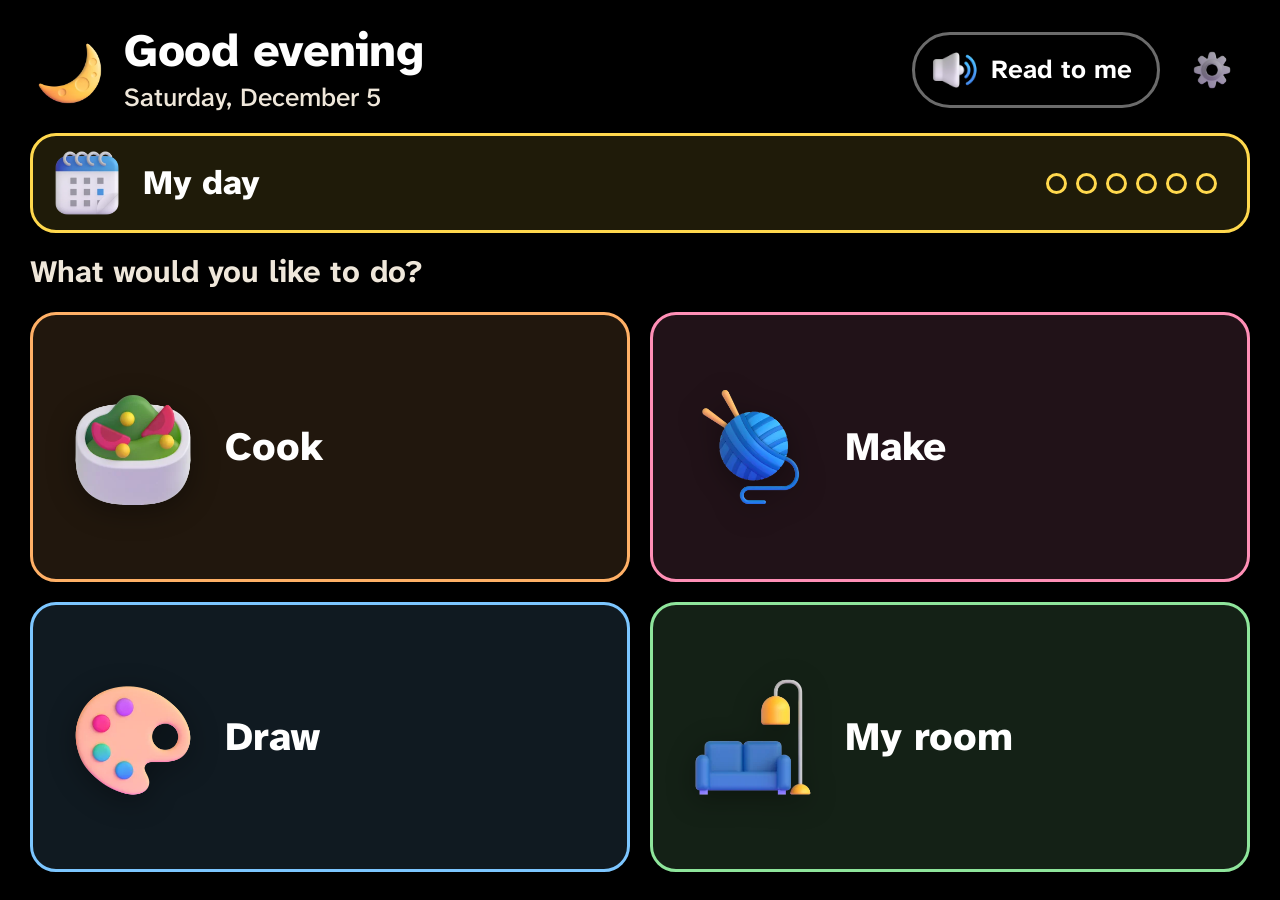
==== index.html @ 1b94d364 "Gulzar: cook, make and draw one step at a time, with a room that fills up A web app for a tablet fir" ====
<!doctype html>
<html lang="en">
<head>
  <meta charset="utf-8">
  <meta name="viewport" content="width=device-width, initial-scale=1, viewport-fit=cover">
  <meta name="application-name" content="Gulzar">
  <meta name="description" content="Cook, make and draw, one step at a time, with big pictures and a voice.">
  <meta name="robots" content="noindex, nofollow">
  <meta name="theme-color" content="#000000">
  <title>Gulzar</title>
  <link rel="icon" href="icon.svg" type="image/svg+xml">
  <link rel="manifest" href="manifest.webmanifest">
  <link rel="apple-touch-icon" href="icon-192.png">
  <link rel="preload" href="fonts/atkinson-latin.woff2" as="font" type="font/woff2" crossorigin>
  <link rel="stylesheet" href="style.css">
</head>
<body>
  <main id="screen" class="screen"></main>
  <div id="toast" class="toast" role="status" aria-live="polite" hidden></div>
  <noscript><p class="noscript">Gulzar needs JavaScript to run.</p></noscript>
  <script src="content.js"></script>
  <script src="app.js"></script>
</body>
</html>
---- style.css ----
/* Gulzar. One clear thing per screen: a big picture, a few big words, one obvious next button.
   Dark by default (less glare, and black is see-through on the glasses' additive display). On the glasses
   the room is drawn in light lines only, so the wearer still sees the world behind it. Nothing animates on
   its own except the short welcome of a new keepsake. */

@font-face {
  font-family: "Atkinson Next";
  src: url("fonts/atkinson-latin.woff2") format("woff2");
  font-weight: 200 800;
  font-display: swap;
  unicode-range: U+0000-00FF, U+0131, U+0152-0153, U+02BB-02BC, U+02C6, U+02DA, U+02DC, U+0304, U+0308, U+0329, U+2000-206F, U+20AC, U+2122, U+2191, U+2193, U+2212, U+2215, U+FEFF, U+FFFD;
}
@font-face {
  font-family: "Atkinson Next";
  src: url("fonts/atkinson-latin-ext.woff2") format("woff2");
  font-weight: 200 800;
  font-display: swap;
  unicode-range: U+0100-02BA, U+02BD-02C5, U+02C7-02CC, U+02CE-02D7, U+02DD-02FF, U+1D00-1DBF, U+1E00-1E9F, U+1EF2-1EFF, U+2020, U+20A0-20AB, U+20AD-20C4, U+2113, U+2C60-2C7F, U+A720-A7FF;
}
@font-face {
  font-family: "Nastaliq Urdu";
  src: url("fonts/nastaliq-arabic.woff2") format("woff2");
  font-weight: 400 700;
  font-display: swap;
  unicode-range: U+0600-06FF, U+0750-077F, U+0870-08FF, U+200C-200E, U+2010-2011, U+204F, U+2E41, U+FB50-FDFF, U+FE70-FEFC;
}

:root {
  --rem: 20px;
  --scale: 1;
  --bg: #000;
  --paper: #000;
  --ink: #fff;
  --soft: #efe7da;
  --dim: #c2b8aa;
  --line: rgba(255, 255, 255, 0.42);
  --mat: #3a2d42;
  --sun: #ffd84d;
  --sun-ink: #1a1200;
  --sun-t: rgba(255, 216, 77, 0.16);
  --cook: #ffb066;
  --cook-t: rgba(255, 176, 102, 0.13);
  --make: #ff8fb6;
  --make-t: rgba(255, 143, 182, 0.13);
  --draw: #7cc6ff;
  --draw-t: rgba(124, 198, 255, 0.13);
  --room: #8ee59b;
  --room-t: rgba(142, 229, 155, 0.14);
  --day: #ffd84d;
  --day-t: rgba(255, 216, 77, 0.12);
  --henna: #e8955a;
  --toastbg: #1c1710;
  --focus-ring: 0 0 0 4px var(--bg), 0 0 0 10px var(--sun), 0 0 30px 8px rgba(255, 216, 77, 0.45);
  --r: 26px;
  /* room */
  --wall: #2b2033;
  --floor: #3b2b22;
  --boards: rgba(255, 255, 255, 0.06);
  --wood: #9a6a44;
  --rug: #5a3550;
  --sky: #5fb6f0;
  --skynight: #1a2550;
  --trim: #e9d6be;
  --frame: #e2c08f;
  --framebg: #000;
  --roomline: #ffce8a;
  --font: "Atkinson Next", system-ui, -apple-system, "Segoe UI", Roboto, sans-serif;
  --urdu: "Nastaliq Urdu", "Noto Nastaliq Urdu", "Jameel Noori Nastaleeq";
  --check: url("data:image/svg+xml,%3Csvg xmlns='http://www.w3.org/2000/svg' viewBox='0 0 24 24'%3E%3Cpath d='M5 12.5l4.2 4.2L19 7' fill='none' stroke='%23000' stroke-width='3.4' stroke-linecap='round' stroke-linejoin='round'/%3E%3C/svg%3E");
}

.theme-light {
  --bg: #fff7ea;
  --paper: #fff;
  --ink: #1c140c;
  --soft: #3e3124;
  --dim: #6e5e4c;
  --line: rgba(28, 20, 12, 0.5);
  --mat: #f3e3d0;
  --sun: #ffd13b;
  --sun-ink: #1c140c;
  --sun-t: rgba(255, 209, 59, 0.3);
  --cook: #c25e0e;
  --cook-t: rgba(194, 94, 14, 0.09);
  --make: #b8336a;
  --make-t: rgba(184, 51, 106, 0.08);
  --draw: #1e6fb5;
  --draw-t: rgba(30, 111, 181, 0.08);
  --room: #2e8b45;
  --room-t: rgba(46, 139, 69, 0.12);
  --day: #9a6c00;
  --day-t: rgba(255, 209, 59, 0.22);
  --henna: #9a4a1c;
  --toastbg: #fff;
  --focus-ring: 0 0 0 4px var(--bg), 0 0 0 9px #1c140c;
  --wall: #f6e3cf;
  --floor: #d9b48c;
  --boards: rgba(120, 80, 40, 0.22);
  --wood: #9a6438;
  --rug: #e8b4b8;
  --sky: #bfe6ff;
  --skynight: #3b4a7a;
  --trim: #fff;
  --frame: #9a6438;
  --framebg: #fff;
}

html { font-size: calc(var(--rem) * var(--scale)); background: var(--bg); }
.size-xl { --scale: 1.22; }
* { box-sizing: border-box; }
[hidden] { display: none !important; }

html, body { margin: 0; min-height: 100%; }
body {
  background: var(--bg);
  color: var(--ink);
  font-family: var(--font);
  font-weight: 500;
  line-height: 1.25;
  -webkit-font-smoothing: antialiased;
  text-rendering: optimizeLegibility;
  overscroll-behavior: none;
}
html[lang="ur"] body { font-family: var(--urdu), var(--font); line-height: 1.85; }

.screen {
  height: 100vh;
  height: 100dvh;
  overflow: hidden;
  max-width: 1500px;
  margin: 0 auto;
  display: flex;
  flex-direction: column;
  gap: 1rem;
  padding: 1.3rem 1.5rem 1.4rem;
}

p { margin: 0; }
h1, h2 { margin: 0; font-weight: 800; letter-spacing: -0.01em; }
h1 { font-size: 2.3rem; line-height: 1.12; }
h1:focus { outline: none; }
html[lang="ur"] h1, html[lang="ur"] h2 { letter-spacing: 0; line-height: 1.45; font-weight: 700; }
html[lang="ur"] .sub, html[lang="ur"] .ask { line-height: 1.5; }

.pic { display: block; object-fit: contain; user-select: none; -webkit-user-drag: none; pointer-events: none; }

button, .seg {
  font: inherit;
  color: inherit;
  background: none;
  border: 0;
  margin: 0;
  padding: 0;
  cursor: pointer;
  -webkit-tap-highlight-color: transparent;
  touch-action: manipulation;
  transition: transform 90ms ease, box-shadow 120ms ease, background-color 120ms ease, border-color 120ms ease;
}
button:focus, .seg:focus { outline: none; }
button:focus-visible, .seg:focus-visible, .mode-glasses button:focus, .mode-glasses .seg:focus { box-shadow: var(--focus-ring); }
button:active { transform: scale(0.97); }
button[disabled] { opacity: 0.3; cursor: default; }
.unseen { visibility: hidden; }
.pill > span, .primary > span { white-space: nowrap; }

/* arrows and ticks drawn from borders, so they follow the text colour and flip for Urdu */
.arrow, .check { display: inline-block; flex: none; border: solid currentColor; }
.arrow { width: 0.62em; height: 0.62em; border-width: 0 0.16em 0.16em 0; transform: rotate(-45deg); margin-inline-start: 0.1em; }
.arrow.back { transform: rotate(135deg); }
[dir="rtl"] .arrow { transform: rotate(135deg); }
[dir="rtl"] .arrow.back { transform: rotate(-45deg); }
.check { width: 0.42em; height: 0.78em; border-width: 0 0.16em 0.16em 0; transform: translateY(-0.08em) rotate(45deg); margin-inline-start: 0.15em; }

/* ---- header ------------------------------------------------------------------------------------------- */
.top { display: flex; align-items: center; justify-content: space-between; gap: 1rem; flex: none; }
.titles { display: flex; align-items: center; gap: 0.9rem; min-width: 0; }
.titlepic { width: 3.8rem; height: 3.8rem; flex: none; }
.sub { margin-top: 0.15rem; font-size: 1.3rem; color: var(--soft); }
.tools { display: flex; align-items: center; gap: 0.7rem; flex: none; }

.read {
  display: inline-flex;
  align-items: center;
  gap: 0.55rem;
  min-height: 3.8rem;
  padding: 0 1.25rem 0 0.75rem;
  border-radius: 999px;
  border: 3px solid var(--line);
  font-size: 1.3rem;
  font-weight: 700;
}
.read .pic { width: 2.5rem; height: 2.5rem; }
.read.icon { padding: 0 0.6rem; }
.read.icon span { display: none; }
.speaking .read { border-color: var(--sun); background: var(--sun-t); }

.gear { position: relative; width: 3.8rem; height: 3.8rem; border-radius: 50%; display: grid; place-items: center; overflow: hidden; }
.gear .pic { width: 2.1rem; height: 2.1rem; opacity: 0.75; }
[data-hold] { position: relative; overflow: hidden; touch-action: none; -webkit-user-select: none; user-select: none; }
.holdfill { position: absolute; inset: 0; background: var(--sun-t); transform: scaleX(0); transform-origin: left center; pointer-events: none; }
[dir="rtl"] .holdfill { transform-origin: right center; }
.gear .holdfill { border-radius: 50%; transform: scale(0); transform-origin: center; }
.holding .holdfill { transform: none; transition: transform var(--hold, 2s) linear; }

/* ---- home ----------------------------------------------------------------------------------------------- */
.k-cook { --k: var(--cook); --kt: var(--cook-t); }
.k-make { --k: var(--make); --kt: var(--make-t); }
.k-draw { --k: var(--draw); --kt: var(--draw-t); }
.k-room { --k: var(--room); --kt: var(--room-t); }

.daystrip {
  display: flex;
  align-items: center;
  gap: 1rem;
  width: 100%;
  min-height: 5rem;
  padding: 0.5rem 1.5rem 0.5rem 0.9rem;
  border-radius: var(--r);
  border: 3px solid var(--day);
  background: var(--day-t);
  text-align: start;
  flex: none;
}
.daystrip .pic { width: 3.6rem; height: 3.6rem; flex: none; }
.daystrip .label { font-size: 1.7rem; font-weight: 800; white-space: nowrap; }
.pips { display: inline-flex; gap: 0.45rem; margin-inline-start: auto; }
.pips i { width: 1.05rem; height: 1.05rem; border-radius: 50%; border: 3px solid var(--day); }
.pips i.on { background: var(--day); }
.daystrip .count { margin-inline-start: auto; font-size: 1.3rem; color: var(--soft); font-weight: 700; text-align: end; }

.ask { font-size: 1.55rem; color: var(--soft); font-weight: 700; flex: none; }

.tiles { flex: 1; min-height: 0; overflow: auto; display: grid; grid-template-columns: repeat(2, minmax(0, 1fr)); grid-auto-rows: minmax(7.5rem, 1fr); gap: 1rem; }
.tile {
  display: flex;
  align-items: center;
  gap: 1.3rem;
  padding: 1rem 1.7rem;
  border-radius: var(--r);
  border: 3px solid var(--k);
  background: var(--kt);
  font-size: 2rem;
  font-weight: 800;
  text-align: start;
  line-height: 1.1;
}
.tile .pic { width: 6.6rem; height: 6.6rem; flex: none; filter: drop-shadow(0 6px 14px rgba(0, 0, 0, 0.35)); }
.tiles.n3 .tile:last-child { grid-column: 1 / -1; }
.size-xl:not(.mode-glasses) .ask { display: none; }
.size-xl:not(.mode-glasses) [data-screen="home"] h1 { font-size: 2.05rem; }
.size-xl:not(.mode-glasses) .tiles { grid-auto-rows: minmax(6.5rem, 1fr); }
.size-xl:not(.mode-glasses) .tile .pic { width: 5.2rem; height: 5.2rem; }
.size-xl:not(.mode-glasses) .pics.step .pic { width: 9rem; }
.size-xl:not(.mode-glasses) .pics.step.n3 .pic, .size-xl:not(.mode-glasses) .pics.step.n4 .pic { width: 6.6rem; }
.size-xl:not(.mode-glasses) .needgrid { grid-template-columns: repeat(auto-fill, minmax(10rem, 1fr)); }
.size-xl:not(.mode-glasses) .need .pic { width: 3.8rem; height: 3.8rem; }
.size-xl:not(.mode-glasses) .calm { display: none; }
.size-xl:not(.mode-glasses) .keepsake { width: 10rem; height: 10rem; }
.size-xl:not(.mode-glasses) .pics.keepsakes .pic { width: 6rem; height: 6rem; }
.size-xl:not(.mode-glasses) .drawn { width: 14rem; height: 9rem; }
.size-xl:not(.mode-glasses) .choice .pic { width: 5rem; height: 5rem; }
.size-xl:not(.mode-glasses) .choice { font-size: 1.8rem; }
html[lang="ur"].size-xl .say { font-size: 1.9rem; line-height: 1.75; }
html[lang="ur"].size-xl .step-top h1 { line-height: 1.45; }
html[lang="ur"].size-xl .donebox h1 { font-size: 2.2rem; line-height: 1.5; }
html[lang="ur"].size-xl .donebox { gap: 0.3rem; }

/* ---- lists ---------------------------------------------------------------------------------------------- */
.cards { flex: 1; min-height: 0; overflow: auto; padding: 6px; margin: -6px; display: grid; grid-template-columns: repeat(3, minmax(0, 1fr)); grid-auto-rows: minmax(0, 1fr); gap: 1rem; }
.cards.n4 { grid-template-columns: repeat(2, minmax(0, 1fr)); }
.card {
  display: flex;
  flex-direction: column;
  align-items: center;
  justify-content: center;
  gap: 0.9rem;
  padding: 1.2rem 1rem;
  border-radius: var(--r);
  border: 3px solid var(--k);
  background: var(--kt);
  text-align: center;
  min-height: 0;
}
.cardtext { display: flex; flex-direction: column; gap: 0.25rem; min-width: 0; }
.card .name { font-size: 1.8rem; font-weight: 800; line-height: 1.12; }
.card .meta { font-size: 1.2rem; color: var(--soft); font-weight: 600; }
.card .pics .pic { width: 5.4rem; height: 5.4rem; }
.card .pics.n3 .pic { width: 4.2rem; height: 4.2rem; }
html[lang="ur"] .card .name { line-height: 1.6; }

.pics { display: inline-flex; align-items: center; justify-content: center; flex: none; }
.pics .pic { width: 6rem; height: 6rem; filter: drop-shadow(0 6px 12px rgba(0, 0, 0, 0.35)); }
.pics .pic + .pic { margin-inline-start: 0.35rem; }

.artbox { display: block; width: 7.5rem; height: 7.5rem; flex: none; }
.artbox.big { width: 15rem; height: auto; aspect-ratio: 1; max-width: 100%; max-height: 100%; }
.artbox svg { width: 100%; height: 100%; display: block; }

.art { overflow: visible; fill: none; stroke: var(--ink); color: var(--ink); stroke-width: 6; stroke-linecap: round; stroke-linejoin: round; }
.art g.new { stroke: var(--sun); color: var(--sun); }
.art g.ghost { opacity: 0.2; }
.art g.henna { stroke: var(--henna); color: var(--henna); }
.art .dot { fill: currentColor; stroke: none; }

/* ---- you will need ------------------------------------------------------------------------------------ */
.intro { flex: 1; min-height: 0; overflow: auto; display: flex; flex-direction: column; padding: 6px; margin: -6px; }
.needs { flex: 1; min-height: 0; display: flex; flex-direction: column; }
.pics.lead .pic { width: 4.4rem; height: 4.4rem; }
.pics.lead .pic + .pic { margin-inline-start: 0.2rem; }
.artbox.lead { width: 4.6rem; height: 4.6rem; }
.needs h2 { font-size: 1.7rem; margin-bottom: 0.7rem; }
.needgrid { display: grid; grid-template-columns: repeat(auto-fill, minmax(11rem, 1fr)); gap: 0.8rem; align-content: start; }
.need {
  position: relative;
  display: flex;
  flex-direction: column;
  align-items: center;
  gap: 0.35rem;
  padding: 0.75rem 0.5rem 0.8rem;
  border-radius: 20px;
  border: 3px solid var(--line);
  font-size: 1.15rem;
  font-weight: 700;
  line-height: 1.15;
  text-align: center;
}
html[lang="ur"] .need { line-height: 1.7; }
html[lang="ur"] .daystrip { padding-block: 0.6rem; line-height: 1.6; }
html[lang="ur"] .dayrow { padding-block: 0.6rem; }
html[lang="ur"] .helper { padding-block: 0.3rem; }
.need .pic { width: 4.6rem; height: 4.6rem; }
.need.got { border-color: var(--room); background: var(--room-t); }
.tickmark { position: absolute; top: 0.45rem; inset-inline-end: 0.45rem; width: 1.7rem; height: 1.7rem; border-radius: 50%; border: 3px solid var(--line); }
.got .tickmark, .on .tickmark { background: var(--room) var(--check) center / 74% no-repeat; border-color: var(--room); }
.hint { margin-top: 0.8rem; font-size: 1.2rem; color: var(--soft); }

/* ---- bottom bar ----------------------------------------------------------------------------------------- */
.bar { display: flex; flex-wrap: wrap; align-items: center; justify-content: flex-end; gap: 0.8rem 1rem; margin-top: auto; flex: none; }
.bar .spacer { flex: 1 1 0; min-width: 0; }
.primary {
  display: inline-flex;
  align-items: center;
  justify-content: center;
  gap: 0.7rem;
  min-height: 5rem;
  padding: 0 2.3rem;
  border-radius: 999px;
  background: var(--sun);
  color: var(--sun-ink);
  font-size: 1.75rem;
  font-weight: 800;
}
.primary .pic { width: 2.7rem; height: 2.7rem; }
.theme-light .primary { box-shadow: inset 0 0 0 3px #1c140c; }
.theme-light .primary:focus-visible { box-shadow: inset 0 0 0 3px #1c140c, var(--focus-ring); }
.pill {
  display: inline-flex;
  align-items: center;
  gap: 0.6rem;
  min-height: 4.3rem;
  padding: 0 1.4rem;
  border-radius: 999px;
  border: 3px solid var(--line);
  font-size: 1.35rem;
  font-weight: 700;
}
.pill .pic { width: 2.4rem; height: 2.4rem; }


/* ---- a step ---------------------------------------------------------------------------------------------- */
.step-top .sub { display: flex; align-items: center; gap: 0.9rem; flex-wrap: wrap; }
.dots { display: inline-flex; gap: 0.4rem; }
.dots i { width: 0.85rem; height: 0.85rem; border-radius: 50%; background: var(--line); }
.dots i.on { background: var(--sun); }
.theme-light .dots i.on { background: var(--day); }
.theme-light .pic { filter: drop-shadow(0 0 0.7px rgba(28, 20, 12, 0.9)); }

.stepbody { flex: 1; min-height: 0; overflow: auto; display: grid; grid-template-columns: minmax(0, 1fr) minmax(0, 1.3fr); gap: 1.8rem; align-items: center; }
.stepart { align-self: stretch; min-width: 0; min-height: 0; display: flex; align-items: center; justify-content: center; }
.pics.step { width: 100%; height: 100%; max-width: 100%; max-height: 100%; }
.pics.step .pic { flex: 0 1 auto; min-width: 0; }
.pics.step .pic { width: 12rem; height: auto; aspect-ratio: 1; max-width: 92%; max-height: 100%; }
.pics.step.n2 .pic { width: 10rem; max-width: 54%; }
.pics.step.n3 .pic { width: 7.6rem; max-width: 38%; }
.pics.step.n4 .pic { width: 6.4rem; max-width: 30%; }
.say { font-size: 2.3rem; font-weight: 700; line-height: 1.28; }
html[lang="ur"] .say { line-height: 1.9; }
.helper {
  display: flex;
  align-items: center;
  gap: 0.8rem;
  width: fit-content;
  max-width: 100%;
  margin: 0 0 1rem;
  padding: 0.5rem 1.3rem 0.5rem 0.8rem;
  border-radius: 10px;
  border-inline-start: 12px solid var(--make);
  background: var(--make-t);
  font-size: 1.7rem;
  font-weight: 800;
}
.helper .pic { width: 3.2rem; height: 3.2rem; }
.calm { margin-top: 1rem; font-size: 1.35rem; color: var(--soft); }

.howdraw { font-size: 1.8rem; flex: none; }
.choices { flex: 1; min-height: 0; overflow: auto; display: grid; grid-template-columns: repeat(2, minmax(0, 1fr)); gap: 1rem; padding: 6px; margin: -6px; }
.choice { display: flex; flex-direction: column; align-items: center; justify-content: center; gap: 0.9rem; padding: 1rem; border-radius: var(--r); border: 3px solid var(--draw); background: var(--draw-t); font-size: 2.1rem; font-weight: 800; }
.choice .pic { width: 7rem; height: 7rem; }

/* ---- finished ------------------------------------------------------------------------------------------- */
.donebox { flex: 1; min-height: 0; overflow: auto; display: flex; flex-direction: column; align-items: center; justify-content: center; gap: 0.7rem; text-align: center; }
.celebrate { position: relative; margin-bottom: 0.4rem; }
.keepsake { width: 13rem; height: 13rem; animation: settle 650ms cubic-bezier(0.2, 0.9, 0.3, 1.25) both; filter: drop-shadow(0 10px 24px rgba(0, 0, 0, 0.4)); }
.drawing { display: block; width: 100%; height: 100%; color: var(--ink); overflow: visible; }
.roomsvg .drawing { color: var(--ink); }
.drawn { display: block; width: 18rem; height: 12.5rem; padding: 0.6rem; object-fit: contain; background: var(--paper); border-radius: 12px; border: 10px solid var(--frame); animation: settle 650ms cubic-bezier(0.2, 0.9, 0.3, 1.25) both; }
.pics.keepsakes .pic { width: 10rem; height: 10rem; }
.spark { position: absolute; width: 5.2rem; height: 5.2rem; top: -1.4rem; inset-inline-end: -2.6rem; animation: settle 700ms ease-out 180ms both; }
.donebox h1 { font-size: 2.6rem; }
.praise { font-size: 1.9rem; font-weight: 800; color: var(--sun); }
.theme-light .praise { color: var(--day); }
.keeptext { display: flex; align-items: center; justify-content: center; gap: 0.6rem; font-size: 1.5rem; color: var(--soft); max-width: 36ch; }
.keeptext .inline { width: 3.2rem; height: 3.2rem; flex: none; }
@keyframes settle {
  from { transform: scale(0.6) translateY(1rem); opacity: 0; }
  to { transform: none; opacity: 1; }
}

/* ---- room --------------------------------------------------------------------------------------------- */
.roombox { flex: 1; min-height: 0; position: relative; }
.roomsvg { position: absolute; inset: 0; display: block; width: 100%; height: 100%; }
.roomsvg .wall { fill: var(--wall); }
.roomsvg .floor { fill: var(--floor); }
.roomsvg .boards { stroke: var(--boards); stroke-width: 3; fill: none; }
.roomsvg .skirting { stroke: var(--trim); stroke-width: 8; }
.roomsvg .window { fill: var(--sky); stroke: var(--trim); stroke-width: 12; }
.roomsvg.sky-night .window { fill: var(--skynight); }
.roomsvg .mullion { stroke: var(--trim); stroke-width: 8; fill: none; }
.roomsvg .sill { fill: var(--trim); }
.roomsvg .shelf, .roomsvg .table { fill: var(--wood); }
.roomsvg .bracket, .roomsvg .legs { stroke: var(--wood); stroke-width: 14; stroke-linecap: round; fill: none; }
.roomsvg .rug { fill: var(--rug); }
.roomsvg .frame { fill: var(--framebg); stroke: var(--frame); stroke-width: 10; }
.roomsvg .frame.empty { fill: var(--mat); }
.roomsvg .thing { filter: drop-shadow(0 8px 10px rgba(0, 0, 0, 0.35)); }
.roomline { text-align: center; font-size: 1.45rem; color: var(--soft); flex: none; }

.things { list-style: none; margin: 0; padding: 0.4rem; flex: 1; min-height: 0; overflow: auto; display: grid; grid-template-columns: repeat(auto-fill, minmax(22rem, 1fr)); align-content: start; gap: 0.8rem; }
.thingrow { display: flex; align-items: center; gap: 1rem; width: 100%; padding: 0.6rem 1rem; border-radius: 20px; border: 3px solid var(--line); text-align: start; }
.thingrow .pic { width: 4.5rem; height: 4.5rem; flex: none; }
.thingrow .thumb { display: block; padding: 0.2rem; width: 4.5rem; height: 4.5rem; flex: none; object-fit: cover; border-radius: 8px; border: 4px solid var(--frame); background: var(--paper); }
.tt { min-width: 0; }
.tt .name { display: block; font-size: 1.5rem; font-weight: 800; }
.tt .meta { display: block; font-size: 1.2rem; color: var(--soft); }

/* ---- my day --------------------------------------------------------------------------------------------- */
.dayhead { display: flex; align-items: center; gap: 1rem; flex: none; }
.dayhead .stage { width: 4.6rem; height: 4.6rem; flex: none; }
.dayhint { margin-top: 0; font-size: 1.35rem; flex: none; }
.dayhint.cheer { color: var(--sun); font-size: 1.6rem; font-weight: 800; }
.theme-light .dayhint.cheer { color: var(--room); }
.daylist { list-style: none; margin: 0; padding: 0.4rem; flex: 1; min-height: 0; overflow: auto; display: grid; grid-template-columns: repeat(2, minmax(0, 1fr)); align-content: start; gap: 0.8rem; }
.dayrow {
  position: relative;
  display: flex;
  align-items: center;
  gap: 1rem;
  width: 100%;
  min-height: 5.8rem;
  padding: 0.5rem 4rem 0.5rem 0.8rem;
  border-radius: 22px;
  border: 3px solid var(--line);
  font-size: 1.6rem;
  font-weight: 800;
  text-align: start;
}
[dir="rtl"] .dayrow { padding: 0.5rem 0.8rem 0.5rem 4rem; }
.dayrow .pic { width: 4.3rem; height: 4.3rem; flex: none; }
.dayrow .tickmark { top: 50%; transform: translateY(-50%); width: 2.5rem; height: 2.5rem; inset-inline-end: 1rem; }
.dayrow.on { border-color: var(--room); background: var(--room-t); }

/* ---- drawing pad ---------------------------------------------------------------------------------------- */
.screen[data-screen="canvas"] { padding: 0.8rem; gap: 0.8rem; }
.padhint { flex: none; text-align: center; font-size: 1.5rem; font-weight: 700; color: var(--soft); }
.padarea { flex: 1; min-height: 0; display: grid; grid-template-columns: minmax(17rem, 0.42fr) minmax(0, 1fr); gap: 0.8rem; }
.padarea.free { grid-template-columns: minmax(0, 1fr); }
.padguide { min-height: 0; overflow: auto; display: flex; flex-direction: column; align-items: center; justify-content: flex-start; gap: 0.5rem; padding: 0.9rem; border-radius: 22px; border: 3px solid var(--draw); background: var(--draw-t); text-align: center; }
.padguide .artbox { width: 8.5rem; height: 8.5rem; flex: none; }
.padguide .say { font-size: 1.6rem; }
.padsteps { display: flex; flex-wrap: nowrap; justify-content: center; gap: 0.5rem; margin-top: auto; }
.padsteps .pill { min-height: 3.8rem; padding: 0 1rem; }
.padsteps .read { min-height: 3.8rem; }
.padwrap { position: relative; min-height: 0; border-radius: 22px; border: 3px solid var(--line); overflow: hidden; background: var(--paper); }
#pad { position: absolute; inset: 0; width: 100%; height: 100%; touch-action: none; cursor: crosshair; }
.swatch:not(.on) { opacity: 0.92; }
.palette { display: flex; flex-wrap: wrap; align-items: center; justify-content: space-between; gap: 0.8rem; flex: none; }
.swatches { display: flex; flex-wrap: wrap; gap: 0.75rem; }
.swatch { width: 4.3rem; height: 4.3rem; border-radius: 50%; background: var(--c); border: 3px solid var(--line); }
.swatch.on { box-shadow: 0 0 0 4px var(--bg), 0 0 0 9px var(--ink); }
.padtools { display: flex; flex-wrap: wrap; gap: 0.7rem; }

/* ---- helper settings ---------------------------------------------------------------------------------- */
.settings { flex: 1; min-height: 0; overflow: auto; display: flex; flex-direction: column; gap: 1rem; padding: 0.5rem 0.3rem; }
.setrow { display: grid; grid-template-columns: minmax(13rem, 0.8fr) minmax(0, 2fr); gap: 0.5rem 1.2rem; align-items: center; }
.setlabel { font-size: 1.2rem; font-weight: 700; color: var(--soft); }
.segs { display: flex; flex-wrap: wrap; gap: 0.6rem; }
.seg {
  display: inline-flex;
  align-items: center;
  min-height: 3.4rem;
  padding: 0 1.2rem;
  border-radius: 16px;
  border: 3px solid var(--line);
  font-size: 1.2rem;
  font-weight: 700;
  color: var(--ink);
  text-decoration: none;
}
.seg.on { border-color: var(--sun); background: var(--sun-t); }
.theme-light .seg.on { border-color: #1c140c; }
.seg.danger { border-color: rgba(255, 120, 120, 0.7); }
input[type="text"], textarea {
  width: 100%;
  font: inherit;
  font-size: 1.3rem;
  color: var(--ink);
  background: transparent;
  border: 3px solid var(--line);
  border-radius: 16px;
  padding: 0.6rem 0.9rem;
}
textarea { resize: vertical; line-height: 1.4; }
input:focus, textarea:focus { outline: none; border-color: var(--sun); }
.daypreview { display: flex; flex-wrap: wrap; gap: 0.5rem 1rem; }
.dp { display: inline-flex; align-items: center; gap: 0.4rem; font-size: 1.1rem; color: var(--soft); }
.dp .pic { width: 2.2rem; height: 2.2rem; }
.fine { grid-column: 1 / -1; font-size: 1rem; color: var(--dim); line-height: 1.45; }
.voicestate { font-size: 1.1rem; color: var(--soft); }

/* Notices appear at the top, so they never cover the main button at the bottom. */
.toast {
  position: fixed;
  inset-inline: 1rem;
  top: 1rem;
  margin: 0 auto;
  max-width: 40rem;
  padding: 1rem 1.4rem;
  border-radius: 18px;
  background: var(--toastbg);
  border: 3px solid var(--sun);
  color: var(--ink);
  font-size: 1.3rem;
  font-weight: 700;
  text-align: center;
  z-index: 10;
}
.noscript { padding: 2rem; font-size: 1.5rem; }

/* ---- tall screens (tablet held upright, phones) ------------------------------------------------------- */
@media (orientation: portrait) {
  .tile { flex-direction: column; justify-content: center; text-align: center; gap: 0.7rem; padding: 1rem; }
  .stepbody { display: flex; flex-direction: column; align-items: center; justify-content: center; text-align: center; gap: 1rem; }
  .stepart { flex: 1 1 auto; align-self: stretch; min-height: 4.5rem; max-height: 36vh; }
  .steptext { flex: none; }
  .padarea { grid-template-columns: minmax(0, 1fr); grid-template-rows: auto minmax(0, 1fr); }
  .padguide { flex-direction: row; flex-wrap: wrap; justify-content: center; text-align: start; max-height: 34vh; }
  .padguide .artbox { width: 7rem; height: 7rem; }
  .padguide .say { font-size: 1.5rem; flex: 1 1 12rem; }
  .padsteps { margin-top: 0; }
  .cards { grid-template-columns: 1fr; grid-auto-rows: auto; align-content: start; }
  .cards.n4, .cards.n5 { grid-template-columns: repeat(2, minmax(0, 1fr)); }
  .cards:not(.n4):not(.n5) .card { flex-direction: row; justify-content: flex-start; text-align: start; padding: 1rem 1.4rem; }
  .daylist { grid-template-columns: 1fr; }
}
@media (max-width: 699px) {
  :root { --rem: 15px; }
  .screen { padding: 1rem 1rem 1.2rem; }
  .read span { display: none; }
  .read { padding: 0 0.6rem; }
  .titlepic { display: none; }
  h1 { font-size: 2.05rem; }
  .daystrip .count { font-size: 1.4rem; min-width: 0; }
  .sub, .card .meta, .hint, .tt .meta, .roomline, .calm { font-size: 1.6rem; }
  .bar .pill .lbl { display: none; }
  .need { font-size: 1.6rem; }
  .swatch { width: 3.4rem; height: 3.4rem; }
  .howdraw { font-size: 1.6rem; }
  .pics.lead { display: none; }
  .primary .pic { display: none; }
  .primary > span { white-space: normal; }
  .primary { padding: 0 1.6rem; }
  .choice { font-size: 1.8rem; }
  .choice .pic { width: 5rem; height: 5rem; }
  .daystrip .count { margin-inline-start: auto; }
  .setrow { grid-template-columns: 1fr; }
  .things { grid-template-columns: 1fr; }
}

/* ---- Meta Ray-Ban Display (600x600) --------------------------------------------------------------- */
.mode-glasses { --rem: 15px; --r: 22px; }
.mode-glasses .touch-only { display: none !important; }
.mode-glasses .screen { padding: 16px 20px; gap: 10px; }
.mode-glasses h1 { font-size: 1.95rem; }
.mode-glasses .titlepic { width: 2.9rem; height: 2.9rem; }
.mode-glasses .sub { font-size: 1.2rem; }
.mode-glasses .read { min-height: 3.3rem; padding: 0 0.45rem; }
.mode-glasses .read span { display: none; }
.mode-glasses .read .pic { width: 2.3rem; height: 2.3rem; }
.mode-glasses .gear { width: 3.3rem; height: 3.3rem; }
.mode-glasses .ask { display: none; }
.mode-glasses .daystrip { min-height: 3.9rem; padding: 0.25rem 1rem 0.25rem 0.5rem; gap: 0.7rem; }
.mode-glasses .daystrip .pic { width: 2.9rem; height: 2.9rem; }
.mode-glasses .daystrip .label { font-size: 1.6rem; }
.mode-glasses .daystrip .pips i { width: 0.9rem; height: 0.9rem; }
.mode-glasses .daystrip .count { font-size: 1.45rem; min-width: 0; }
.mode-glasses .tile, .mode-glasses .card, .mode-glasses .daystrip, .mode-glasses .need.got, .mode-glasses .dayrow.on { background: transparent; }
.mode-glasses .card .meta { display: none; }
.mode-glasses .sub, .mode-glasses .roomline, .mode-glasses .dayhint { font-size: 1.6rem; }
.mode-glasses .dayhead .stage { width: 3.4rem; height: 3.4rem; }
.mode-glasses .tiles { grid-auto-rows: minmax(0, 1fr); gap: 10px; }
.mode-glasses .tile { flex-direction: column; justify-content: center; text-align: center; gap: 0.35rem; padding: 0.5rem; font-size: 1.9rem; }
.mode-glasses .tile .pic { width: 5.4rem; height: 5.4rem; filter: none; }
.mode-glasses .cards { grid-template-columns: 1fr; grid-auto-rows: minmax(0, 1fr); gap: 10px; }
.mode-glasses .cards.n4 { grid-template-columns: repeat(2, minmax(0, 1fr)); }
.mode-glasses .cards:not(.n4) .card { flex-direction: row; justify-content: flex-start; text-align: start; padding: 0.5rem 1.1rem; gap: 1rem; }
.mode-glasses .card { gap: 0.4rem; padding: 0.5rem; }
.mode-glasses .card .name { font-size: 1.75rem; }
.mode-glasses .card .meta { font-size: 1.1rem; }
.mode-glasses .card .pics .pic { width: 4.8rem; height: 4.8rem; filter: none; }
.mode-glasses .artbox { width: 6rem; height: 6rem; }
.mode-glasses .artbox.big { width: 13rem; height: auto; }
.mode-glasses .pics.lead .pic { width: 2.9rem; height: 2.9rem; }
.mode-glasses .artbox.lead { width: 3rem; height: 3rem; }
.mode-glasses .needs h2 { font-size: 1.45rem; margin-bottom: 6px; }
.mode-glasses .needgrid { flex: 1; grid-template-columns: repeat(4, minmax(0, 1fr)); grid-auto-rows: minmax(0, 1fr); gap: 8px; align-content: stretch; max-height: 22rem; }
.mode-glasses .need { justify-content: center; padding: 0.4rem 0.25rem 0.45rem; font-size: 1.6rem; gap: 0.25rem; line-height: 1.05; }
.mode-glasses .need .pic { width: 3.2rem; height: 3.2rem; }
.mode-glasses .need .tickmark { width: 1.4rem; height: 1.4rem; top: 0.3rem; inset-inline-end: 0.3rem; }
.mode-glasses .hint { display: none; }
.mode-glasses .stepbody { display: flex; flex-direction: column; align-items: center; justify-content: center; text-align: center; gap: 6px; }
.mode-glasses .stepart { flex: 1 1 auto; align-self: stretch; min-height: 3.5rem; max-height: 40vh; }
.mode-glasses .steptext { flex: none; }
.mode-glasses .pics.step .pic { width: 8.6rem; filter: none; }
.mode-glasses .pics.step.n3 .pic { width: 7rem; }
.mode-glasses .say { font-size: 2.15rem; line-height: 1.24; }
html[lang="ur"].mode-glasses .say { font-size: 1.95rem; line-height: 1.75; }
.mode-glasses .helper { margin: 0 auto 8px; font-size: 1.6rem; padding: 0.25rem 1rem 0.25rem 0.5rem; }
.mode-glasses .helper .pic { width: 2.6rem; height: 2.6rem; }
.mode-glasses .calm { display: none; }
.mode-glasses .dots { display: none; }
.mode-glasses .bar { gap: 10px; }
.mode-glasses .primary { min-height: 4.1rem; padding: 0 1.7rem; font-size: 1.65rem; }
.mode-glasses .pill { min-height: 3.8rem; padding: 0 1.1rem; font-size: 1.3rem; }
.mode-glasses .bar .prev { padding: 0 1.2rem; }
.mode-glasses .bar .prev .lbl { display: none; }
.mode-glasses .keepsake { width: 9.5rem; height: 9.5rem; filter: none; }
.mode-glasses .donebox { gap: 4px; }
.mode-glasses .donebox h1 { font-size: 2.05rem; }
.mode-glasses .praise { font-size: 1.6rem; }
.mode-glasses .keeptext { font-size: 1.6rem; }
.mode-glasses .keeptext .inline { width: 2.6rem; height: 2.6rem; }
.mode-glasses .pics.keepsakes .pic { width: 6.5rem; height: 6.5rem; }
.mode-glasses .roombox { min-height: 0; }
.mode-glasses .roomsvg .wall, .mode-glasses .roomsvg .floor, .mode-glasses .roomsvg .boards { fill: none; stroke: none; }
.mode-glasses .roomsvg .skirting { stroke: var(--roomline); stroke-width: 4; opacity: 0.8; }
.mode-glasses .roomsvg .window { fill: none; stroke: var(--roomline); stroke-width: 5; }
.mode-glasses .roomsvg .mullion { stroke: var(--roomline); stroke-width: 3; opacity: 0.7; }
.mode-glasses .roomsvg .sill, .mode-glasses .roomsvg .shelf, .mode-glasses .roomsvg .table { fill: none; stroke: var(--roomline); stroke-width: 4; }
.mode-glasses .roomsvg .bracket, .mode-glasses .roomsvg .legs { stroke: var(--roomline); stroke-width: 4; }
.mode-glasses .roomsvg .rug { fill: none; stroke: var(--roomline); stroke-width: 3; stroke-dasharray: 10 12; opacity: 0.6; }
.mode-glasses .roomsvg .frame { fill: none; stroke: var(--roomline); stroke-width: 5; }
.mode-glasses .roomsvg .thing { filter: none; }

.mode-glasses .things { grid-template-columns: 1fr; gap: 8px; padding: 12px; }
.mode-glasses .thingrow { padding: 0.35rem 0.8rem; }
.mode-glasses .thingrow .pic { width: 3.6rem; height: 3.6rem; }
.mode-glasses .tt .name { font-size: 1.4rem; }
.mode-glasses .daylist { grid-template-columns: 1fr; gap: 8px; padding: 12px; }
html[lang="ur"].mode-glasses .stepbody { gap: 16px; }
.mode-glasses.size-xl .pics.step .pic { width: 6rem; }
.mode-glasses .dayrow { min-height: 3.9rem; font-size: 1.45rem; padding-block: 0.2rem; }
.mode-glasses .dayrow .pic { width: 3rem; height: 3rem; }
.mode-glasses .dayrow .tickmark { width: 2rem; height: 2rem; }
.mode-glasses .settings { gap: 10px; }
.mode-glasses .setrow { grid-template-columns: 1fr; gap: 4px; }
.mode-glasses .toast { font-size: 1.4rem; top: 10px; inset-inline: 14px; }

@media (prefers-reduced-motion: reduce) {
  *, *::before, *::after { animation: none !important; transition: none !important; }
}
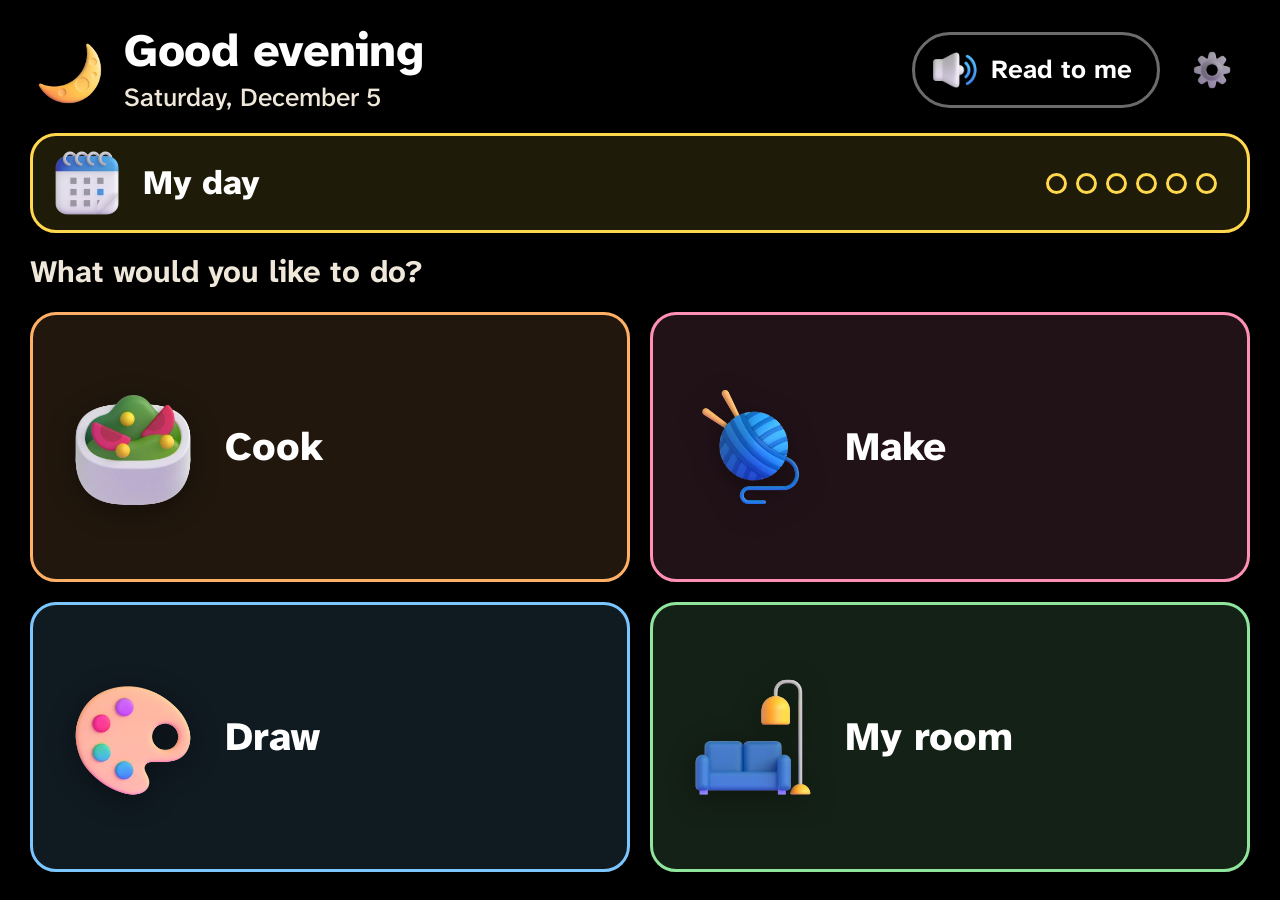
==== commit 31f655bd: "Draw with your own hand: a drawing page with the picture as dots to trace, steps only on request Dra" ====
--- a/index.html
+++ b/index.html
@@ -4,7 +4,8 @@
   <meta charset="utf-8">
   <meta name="viewport" content="width=device-width, initial-scale=1, viewport-fit=cover">
   <meta name="application-name" content="Gulzar">
-  <meta name="description" content="Cook, make and draw, one step at a time, with big pictures and a voice.">
+  <meta name="description" content="Cook and make one step at a time, and draw with your own hand, with big pictures and a voice.">
+  <meta name="mrbd-web-app-capable" content="yes">
   <meta name="robots" content="noindex, nofollow">
   <meta name="theme-color" content="#000000">
   <title>Gulzar</title>
--- a/style.css
+++ b/style.css
@@ -1,7 +1,8 @@
 /* Gulzar. One clear thing per screen: a big picture, a few big words, one obvious next button.
    Dark by default (less glare, and black is see-through on the glasses' additive display). On the glasses
-   the room is drawn in light lines only, so the wearer still sees the world behind it. Nothing animates on
-   its own except the short welcome of a new keepsake. */
+   the room is drawn in light lines only, and outlines are rim-lit (brightest along the top edge), so the
+   wearer still sees the world behind. Nothing animates on its own except the short welcome of a new keepsake;
+   presses answer with a small spring, and a swipe past the end of a row with a small nudge. */
 
 @font-face {
   font-family: "Atkinson Next";
@@ -154,11 +155,21 @@
   cursor: pointer;
   -webkit-tap-highlight-color: transparent;
   touch-action: manipulation;
-  transition: transform 90ms ease, box-shadow 120ms ease, background-color 120ms ease, border-color 120ms ease;
+  transition: transform 260ms cubic-bezier(0.3, 1.5, 0.5, 1), box-shadow 120ms ease, background-color 120ms ease, border-color 120ms ease;
 }
 button:focus, .seg:focus { outline: none; }
 button:focus-visible, .seg:focus-visible, .mode-glasses button:focus, .mode-glasses .seg:focus { box-shadow: var(--focus-ring); }
-button:active { transform: scale(0.97); }
+button:active { transform: scale(0.96); transition: transform 60ms ease-out; }
+.pressed { animation: press 280ms cubic-bezier(0.3, 1.5, 0.5, 1); }
+@keyframes press { from { transform: scale(0.95); } to { transform: none; } }
+.nudge-up { animation: nudge-up 300ms cubic-bezier(0.3, 1.5, 0.5, 1); }
+.nudge-down { animation: nudge-down 300ms cubic-bezier(0.3, 1.5, 0.5, 1); }
+.nudge-left { animation: nudge-left 300ms cubic-bezier(0.3, 1.5, 0.5, 1); }
+.nudge-right { animation: nudge-right 300ms cubic-bezier(0.3, 1.5, 0.5, 1); }
+@keyframes nudge-up { 40% { transform: translateY(-6px); } }
+@keyframes nudge-down { 40% { transform: translateY(6px); } }
+@keyframes nudge-left { 40% { transform: translateX(-6px); } }
+@keyframes nudge-right { 40% { transform: translateX(6px); } }
 button[disabled] { opacity: 0.3; cursor: default; }
 .unseen { visibility: hidden; }
 .pill > span, .primary > span { white-space: nowrap; }
@@ -196,6 +207,7 @@
 
 .gear { position: relative; width: 3.8rem; height: 3.8rem; border-radius: 50%; display: grid; place-items: center; overflow: hidden; }
 .gear .pic { width: 2.1rem; height: 2.1rem; opacity: 0.75; }
+.theme-light .gear .pic { opacity: 1; }
 [data-hold] { position: relative; overflow: hidden; touch-action: none; -webkit-user-select: none; user-select: none; }
 .holdfill { position: absolute; inset: 0; background: var(--sun-t); transform: scaleX(0); transform-origin: left center; pointer-events: none; }
 [dir="rtl"] .holdfill { transform-origin: right center; }
@@ -223,14 +235,14 @@
 }
 .daystrip .pic { width: 3.6rem; height: 3.6rem; flex: none; }
 .daystrip .label { font-size: 1.7rem; font-weight: 800; white-space: nowrap; }
-.pips { display: inline-flex; gap: 0.45rem; margin-inline-start: auto; }
+.pips { display: inline-flex; flex-wrap: wrap; justify-content: flex-end; min-width: 0; gap: 0.45rem; margin-inline-start: auto; }
 .pips i { width: 1.05rem; height: 1.05rem; border-radius: 50%; border: 3px solid var(--day); }
 .pips i.on { background: var(--day); }
 .daystrip .count { margin-inline-start: auto; font-size: 1.3rem; color: var(--soft); font-weight: 700; text-align: end; }
 
 .ask { font-size: 1.55rem; color: var(--soft); font-weight: 700; flex: none; }
 
-.tiles { flex: 1; min-height: 0; overflow: auto; display: grid; grid-template-columns: repeat(2, minmax(0, 1fr)); grid-auto-rows: minmax(7.5rem, 1fr); gap: 1rem; }
+.tiles { flex: 1; min-height: 0; overflow: auto; padding: 12px; margin: -12px; display: grid; grid-template-columns: repeat(2, minmax(0, 1fr)); grid-auto-rows: minmax(7.5rem, 1fr); gap: 1rem; }
 .tile {
   display: flex;
   align-items: center;
@@ -255,18 +267,42 @@
 .size-xl:not(.mode-glasses) .needgrid { grid-template-columns: repeat(auto-fill, minmax(10rem, 1fr)); }
 .size-xl:not(.mode-glasses) .need .pic { width: 3.8rem; height: 3.8rem; }
 .size-xl:not(.mode-glasses) .calm { display: none; }
+.size-xl:not(.mode-glasses) .dayrow { min-height: 4.4rem; font-size: 1.45rem; padding-block: 0.3rem; }
+.size-xl:not(.mode-glasses) .dayrow .pic { width: 3.3rem; height: 3.3rem; }
+.size-xl:not(.mode-glasses) .dayrow .tickmark { inset-inline-start: 2.6rem; width: 1.8rem; height: 1.8rem; }
+.size-xl .dayhint .grow { display: none; }
+.size-xl:not(.mode-glasses) .dayhead .stage { width: 3.4rem; height: 3.4rem; }
+.size-xl:not(.mode-glasses) .dayhint { font-size: 1.2rem; }
+.size-xl:not(.mode-glasses) .need { padding: 0.45rem 0.35rem 0.55rem; font-size: 1.05rem; gap: 0.2rem; }
+.size-xl:not(.mode-glasses) .needgrid { grid-template-columns: repeat(auto-fill, minmax(9rem, 1fr)); gap: 0.6rem; }
+.size-xl:not(.mode-glasses) .need .pic { width: 3.8rem; height: 3.8rem; }
+.size-xl:not(.mode-glasses) .intro .hint { display: none; }
+html[lang="ur"].size-xl .need { line-height: 1.45; }
+html[lang="ur"].size-xl .needs h2 { margin-bottom: 0.3rem; font-size: 1.45rem; }
+
+html[lang="ur"].size-xl:not(.mode-glasses) .dayrow { font-size: 1.3rem; line-height: 1.45; }
+html[lang="ur"].mode-glasses.size-xl .need { font-size: 1.2rem; padding-block: 0.25rem; }
+html[lang="ur"].mode-glasses.size-xl .need .pic { width: 3.3rem; height: 3.3rem; }
+html[lang="ur"].mode-glasses.size-xl .needs h2 { font-size: 1.3rem; margin-bottom: 2px; }
 .size-xl:not(.mode-glasses) .keepsake { width: 10rem; height: 10rem; }
-.size-xl:not(.mode-glasses) .pics.keepsakes .pic { width: 6rem; height: 6rem; }
-.size-xl:not(.mode-glasses) .drawn { width: 14rem; height: 9rem; }
-.size-xl:not(.mode-glasses) .choice .pic { width: 5rem; height: 5rem; }
-.size-xl:not(.mode-glasses) .choice { font-size: 1.8rem; }
+.size-xl:not(.mode-glasses) .pics.keepsakes .pic { width: 8.2rem; }
+.size-xl:not(.mode-glasses) .drawn { width: 15rem; height: 10.2rem; }
+@media (min-width: 700px) {
+  .size-xl:not(.mode-glasses) .cards.k-draw, html[lang="ur"]:not(.mode-glasses) .cards.k-draw { grid-template-columns: repeat(2, minmax(0, 1fr)); }
+  .size-xl:not(.mode-glasses) .cards.k-draw .card, html[lang="ur"]:not(.mode-glasses) .cards.k-draw .card { flex-direction: row; justify-content: flex-start; text-align: start; }
+  .size-xl:not(.mode-glasses) .cards.k-draw .meta, html[lang="ur"]:not(.mode-glasses) .cards.k-draw .meta { display: none; }
+  .size-xl:not(.mode-glasses) .cards.k-draw .artbox, html[lang="ur"]:not(.mode-glasses) .cards.k-draw .artbox { width: 4.6rem; height: 4.6rem; }
+  .size-xl:not(.mode-glasses) .cards.k-draw .pics .pic, html[lang="ur"]:not(.mode-glasses) .cards.k-draw .pics .pic { width: 4.6rem; }
+  html[lang="ur"].size-xl:not(.mode-glasses) .cards.k-draw .card { padding-block: 0.5rem; }
+  html[lang="ur"].size-xl:not(.mode-glasses) .cards.k-draw .name { font-size: 1.5rem; line-height: 1.45; }
+}
 html[lang="ur"].size-xl .say { font-size: 1.9rem; line-height: 1.75; }
 html[lang="ur"].size-xl .step-top h1 { line-height: 1.45; }
 html[lang="ur"].size-xl .donebox h1 { font-size: 2.2rem; line-height: 1.5; }
 html[lang="ur"].size-xl .donebox { gap: 0.3rem; }
 
 /* ---- lists ---------------------------------------------------------------------------------------------- */
-.cards { flex: 1; min-height: 0; overflow: auto; padding: 6px; margin: -6px; display: grid; grid-template-columns: repeat(3, minmax(0, 1fr)); grid-auto-rows: minmax(0, 1fr); gap: 1rem; }
+.cards { flex: 1; min-height: 0; overflow: auto; padding: 12px; margin: -12px; display: grid; grid-template-columns: repeat(3, minmax(0, 1fr)); grid-auto-rows: minmax(0, 1fr); gap: 1rem; }
 .cards.n4 { grid-template-columns: repeat(2, minmax(0, 1fr)); }
 .card {
   display: flex;
@@ -282,10 +318,12 @@
   min-height: 0;
 }
 .cardtext { display: flex; flex-direction: column; gap: 0.25rem; min-width: 0; }
+.card .name { overflow-wrap: break-word; }
 .card .name { font-size: 1.8rem; font-weight: 800; line-height: 1.12; }
 .card .meta { font-size: 1.2rem; color: var(--soft); font-weight: 600; }
-.card .pics .pic { width: 5.4rem; height: 5.4rem; }
-.card .pics.n3 .pic { width: 4.2rem; height: 4.2rem; }
+.card .pics { max-width: 100%; }
+.card .pics .pic { width: 5.4rem; height: auto; aspect-ratio: 1; flex: 0 1 auto; min-width: 0; }
+.card .pics.n3 .pic { width: 4.2rem; }
 html[lang="ur"] .card .name { line-height: 1.6; }
 
 .pics { display: inline-flex; align-items: center; justify-content: center; flex: none; }
@@ -293,12 +331,14 @@
 .pics .pic + .pic { margin-inline-start: 0.35rem; }
 
 .artbox { display: block; width: 7.5rem; height: 7.5rem; flex: none; }
+.cards.k-draw .artbox { width: 5.5rem; height: 5.5rem; }
 .artbox.big { width: 15rem; height: auto; aspect-ratio: 1; max-width: 100%; max-height: 100%; }
 .artbox svg { width: 100%; height: 100%; display: block; }
 
 .art { overflow: visible; fill: none; stroke: var(--ink); color: var(--ink); stroke-width: 6; stroke-linecap: round; stroke-linejoin: round; }
 .art g.new { stroke: var(--sun); color: var(--sun); }
-.art g.ghost { opacity: 0.2; }
+.art g.ghost { opacity: 0.4; }
+.theme-light .art g.new { stroke: #9a6c00; color: #9a6c00; }
 .art g.henna { stroke: var(--henna); color: var(--henna); }
 .art .dot { fill: currentColor; stroke: none; }
 
@@ -325,9 +365,9 @@
   text-align: center;
 }
 html[lang="ur"] .need { line-height: 1.7; }
-html[lang="ur"] .daystrip { padding-block: 0.6rem; line-height: 1.6; }
-html[lang="ur"] .dayrow { padding-block: 0.6rem; }
-html[lang="ur"] .helper { padding-block: 0.3rem; }
+html[lang="ur"] .daystrip { padding-block: 0.85rem 0.6rem; line-height: 1.9; }
+html[lang="ur"] .dayrow { padding-block: 0.45rem; line-height: 1.55; }
+html[lang="ur"] .helper { padding-block: 0.4rem; margin-bottom: 1.4rem; line-height: 2; }
 .need .pic { width: 4.6rem; height: 4.6rem; }
 .need.got { border-color: var(--room); background: var(--room-t); }
 .tickmark { position: absolute; top: 0.45rem; inset-inline-end: 0.45rem; width: 1.7rem; height: 1.7rem; border-radius: 50%; border: 3px solid var(--line); }
@@ -402,10 +442,6 @@
 .helper .pic { width: 3.2rem; height: 3.2rem; }
 .calm { margin-top: 1rem; font-size: 1.35rem; color: var(--soft); }
 
-.howdraw { font-size: 1.8rem; flex: none; }
-.choices { flex: 1; min-height: 0; overflow: auto; display: grid; grid-template-columns: repeat(2, minmax(0, 1fr)); gap: 1rem; padding: 6px; margin: -6px; }
-.choice { display: flex; flex-direction: column; align-items: center; justify-content: center; gap: 0.9rem; padding: 1rem; border-radius: var(--r); border: 3px solid var(--draw); background: var(--draw-t); font-size: 2.1rem; font-weight: 800; }
-.choice .pic { width: 7rem; height: 7rem; }
 
 /* ---- finished ------------------------------------------------------------------------------------------- */
 .donebox { flex: 1; min-height: 0; overflow: auto; display: flex; flex-direction: column; align-items: center; justify-content: center; gap: 0.7rem; text-align: center; }
@@ -414,8 +450,9 @@
 .drawing { display: block; width: 100%; height: 100%; color: var(--ink); overflow: visible; }
 .roomsvg .drawing { color: var(--ink); }
 .drawn { display: block; width: 18rem; height: 12.5rem; padding: 0.6rem; object-fit: contain; background: var(--paper); border-radius: 12px; border: 10px solid var(--frame); animation: settle 650ms cubic-bezier(0.2, 0.9, 0.3, 1.25) both; }
-.pics.keepsakes .pic { width: 10rem; height: 10rem; }
-.spark { position: absolute; width: 5.2rem; height: 5.2rem; top: -1.4rem; inset-inline-end: -2.6rem; animation: settle 700ms ease-out 180ms both; }
+.pics.keepsakes { max-width: 100%; }
+.pics.keepsakes .pic { width: 10rem; height: auto; aspect-ratio: 1; flex: 0 1 auto; min-width: 0; }
+.spark { position: absolute; width: 5.2rem; height: 5.2rem; top: -1.4rem; inset-inline-end: -0.8rem; animation: settle 700ms ease-out 180ms both; }
 .donebox h1 { font-size: 2.6rem; }
 .praise { font-size: 1.9rem; font-weight: 800; color: var(--sun); }
 .theme-light .praise { color: var(--day); }
@@ -443,6 +480,11 @@
 .roomsvg .frame { fill: var(--framebg); stroke: var(--frame); stroke-width: 10; }
 .roomsvg .frame.empty { fill: var(--mat); }
 .roomsvg .thing { filter: drop-shadow(0 8px 10px rgba(0, 0, 0, 0.35)); }
+.roomsvg .sunpatch { fill: rgba(255, 226, 160, 0.13); }
+.roomsvg.sky-night .sunpatch { fill: rgba(170, 190, 255, 0.07); }
+.theme-light .roomsvg .sunpatch { fill: rgba(255, 236, 190, 0.5); }
+.roomsvg .rail { stroke: var(--trim); stroke-width: 5; opacity: 0.35; }
+.mode-glasses .roomsvg :is(.walltone, .sunpatch, .lampglow, .rail) { display: none; }
 .roomline { text-align: center; font-size: 1.45rem; color: var(--soft); flex: none; }
 
 .things { list-style: none; margin: 0; padding: 0.4rem; flex: 1; min-height: 0; overflow: auto; display: grid; grid-template-columns: repeat(auto-fill, minmax(22rem, 1fr)); align-content: start; gap: 0.8rem; }
@@ -456,6 +498,7 @@
 /* ---- my day --------------------------------------------------------------------------------------------- */
 .dayhead { display: flex; align-items: center; gap: 1rem; flex: none; }
 .dayhead .stage { width: 4.6rem; height: 4.6rem; flex: none; }
+.dayhead .dayhint { flex: 1 1 auto; min-width: 0; }
 .dayhint { margin-top: 0; font-size: 1.35rem; flex: none; }
 .dayhint.cheer { color: var(--sun); font-size: 1.6rem; font-weight: 800; }
 .theme-light .dayhint.cheer { color: var(--room); }
@@ -467,37 +510,79 @@
   gap: 1rem;
   width: 100%;
   min-height: 5.8rem;
-  padding: 0.5rem 4rem 0.5rem 0.8rem;
+  padding: 0.5rem 0.9rem 0.5rem 0.8rem;
   border-radius: 22px;
   border: 3px solid var(--line);
   font-size: 1.6rem;
   font-weight: 800;
   text-align: start;
 }
-[dir="rtl"] .dayrow { padding: 0.5rem 0.8rem 0.5rem 4rem; }
 .dayrow .pic { width: 4.3rem; height: 4.3rem; flex: none; }
-.dayrow .tickmark { top: 50%; transform: translateY(-50%); width: 2.5rem; height: 2.5rem; inset-inline-end: 1rem; }
+.dayrow .name { flex: 1 1 auto; min-width: 0; }
+.dayrow .tickmark { position: absolute; top: auto; bottom: 0.3rem; inset-inline-start: 3.5rem; width: 2.1rem; height: 2.1rem; background-color: var(--bg); }
+.dayrow.on .tickmark { background-color: var(--room); }
 .dayrow.on { border-color: var(--room); background: var(--room-t); }
-
-/* ---- drawing pad ---------------------------------------------------------------------------------------- */
-.screen[data-screen="canvas"] { padding: 0.8rem; gap: 0.8rem; }
-.padhint { flex: none; text-align: center; font-size: 1.5rem; font-weight: 700; color: var(--soft); }
-.padarea { flex: 1; min-height: 0; display: grid; grid-template-columns: minmax(17rem, 0.42fr) minmax(0, 1fr); gap: 0.8rem; }
-.padarea.free { grid-template-columns: minmax(0, 1fr); }
-.padguide { min-height: 0; overflow: auto; display: flex; flex-direction: column; align-items: center; justify-content: flex-start; gap: 0.5rem; padding: 0.9rem; border-radius: 22px; border: 3px solid var(--draw); background: var(--draw-t); text-align: center; }
-.padguide .artbox { width: 8.5rem; height: 8.5rem; flex: none; }
-.padguide .say { font-size: 1.6rem; }
-.padsteps { display: flex; flex-wrap: nowrap; justify-content: center; gap: 0.5rem; margin-top: auto; }
-.padsteps .pill { min-height: 3.8rem; padding: 0 1rem; }
-.padsteps .read { min-height: 3.8rem; }
-.padwrap { position: relative; min-height: 0; border-radius: 22px; border: 3px solid var(--line); overflow: hidden; background: var(--paper); }
-#pad { position: absolute; inset: 0; width: 100%; height: 100%; touch-action: none; cursor: crosshair; }
-.swatch:not(.on) { opacity: 0.92; }
-.palette { display: flex; flex-wrap: wrap; align-items: center; justify-content: space-between; gap: 0.8rem; flex: none; }
+@media (min-width: 900px) and (orientation: landscape) {
+  .daylist { grid-template-columns: repeat(3, minmax(0, 1fr)); }
+}
+
+/* ---- drawing page (draw.html) -------------------------------------------------------------------------- */
+/* The canvas is the screen. The picture to make sits beside it, its outline lies under her lines as dots to
+   trace or ignore, and steps appear only when asked for. */
+.screen[data-screen="draw"] { padding: 0.8rem 1rem 1rem; gap: 0.7rem; }
+.drawtop .artbox.lead { display: none; }
+.drawtop .pill { min-height: 3.8rem; }
+.drawtop .pill .pic { width: 2.2rem; height: 2.2rem; }
+.drawtop .short { display: none; }
+.drawmain {
+  flex: 1;
+  min-height: 0;
+  display: grid;
+  gap: 0.8rem;
+  grid-template-columns: minmax(15rem, 0.32fr) minmax(0, 1fr);
+  grid-template-rows: minmax(0, 1fr);
+  grid-template-areas: "side canvas";
+}
+.drawmain.free { grid-template-columns: minmax(0, 1fr); grid-template-areas: "canvas"; }
+.drawside { grid-area: side; min-width: 0; min-height: 0; overflow: auto; display: flex; flex-direction: column; gap: 0.8rem; padding: 12px; margin: -12px; }
+.drawside .target { flex: 0 1 12rem; min-height: 5rem; width: 100%; height: 12rem; }
+.drawmain.paper .drawside .target, .drawmain.tipping .drawside .target { display: none; }
+.drawside .swatches { display: grid; grid-template-columns: repeat(3, 4.3rem); justify-content: center; gap: 0.75rem; flex: none; }
+.drawbar .swatches.inbar { display: none; }
+.drawbar .swatches.inbar.always { display: flex; }
+.tipbox { grid-area: tip; min-width: 0; flex: none; display: flex; flex-direction: column; gap: 0.35rem; padding: 0.8rem 1rem; border-radius: 20px; border: 3px solid var(--sun); background: var(--sun-t); }
+.tipof { font-size: 1.15rem; font-weight: 700; color: var(--soft); }
+.tipbox .say { font-size: 1.65rem; line-height: 1.25; }
+html[lang="ur"] .tipbox .say { line-height: 1.8; }
+.tipnav { display: flex; flex-wrap: wrap; gap: 0.5rem; margin-top: 0.2rem; }
+.tipnav .pill { min-height: 3.6rem; padding: 0 1rem; font-size: 1.15rem; }
+.sidebtns { display: flex; flex-direction: column; gap: 0.6rem; min-width: 0; margin-top: auto; flex: none; }
+.sidebtns .pill { justify-content: center; text-align: center; }
+.canvasbox { grid-area: canvas; position: relative; min-height: 0; min-width: 0; border-radius: 22px; border: 3px solid var(--line); overflow: hidden; background: var(--paper); }
+.canvasbox:has(#pad:focus-visible), .mode-glasses .canvasbox:has(#pad:focus) { box-shadow: var(--focus-ring); }
+#pad { position: absolute; inset: 0; width: 100%; height: 100%; touch-action: none; cursor: crosshair; outline: none; }
+.guide { position: absolute; inset: 0; width: 100%; height: 100%; pointer-events: none; fill: none; stroke: var(--ink); color: var(--ink); stroke-width: 4.5; stroke-linecap: round; stroke-linejoin: round; stroke-dasharray: 0.01 10; }
+.guide g { opacity: 0.62; }
+.guide g.now { opacity: 1; stroke: var(--sun); color: var(--sun); stroke-width: 6.5; }
+.theme-light .guide g.now { stroke: #9a6c00; color: #9a6c00; }
+.guide .dot { fill: currentColor; stroke: none; }
+.emptyhint { position: absolute; inset-inline: 1rem; bottom: 1rem; text-align: center; font-size: 1.35rem; font-weight: 700; color: var(--soft); pointer-events: none; }
+.notdone { margin-top: 0.6rem; min-height: 3.6rem; font-size: 1.2rem; }
+.pencursor { position: absolute; left: 0; top: 0; width: 2.4rem; height: 2.4rem; margin: -1.2rem 0 0 -1.2rem; border-radius: 50%; border: 3px solid var(--sun); box-shadow: 0 0 0 2px var(--bg); pointer-events: none; display: none; }
+.pencursor.down { background: var(--c, var(--sun)); }
+.canvasbox.keypen .pencursor { display: block; }
+.pencap { position: absolute; top: 0.6rem; inset-inline-start: 0.9rem; font-size: 1.25rem; font-weight: 700; color: var(--sun); pointer-events: none; }
+.paperart { position: absolute; inset: 1rem 1rem 4.4rem; width: auto; height: auto; }
+.paperneed { position: absolute; inset-inline: 0; bottom: 0.8rem; display: flex; align-items: center; justify-content: center; gap: 0.6rem; font-size: 1.3rem; font-weight: 700; color: var(--soft); }
+.paperneed .pics .pic { width: 2.6rem; height: 2.6rem; }
+.dragcheck { position: absolute; inset-inline: 0; top: 0; margin: 0; padding: 0.35rem 0.7rem; font-size: 14px; line-height: 1.35; font-weight: 600; color: var(--soft); background: rgba(0, 0, 0, 0.62); pointer-events: none; font-variant-numeric: tabular-nums; direction: ltr; text-align: left; }
+.dragtry { position: relative; min-height: 9rem; border-radius: 16px; border: 3px dashed var(--line); padding: 0.8rem; touch-action: none; font-size: 1.2rem; color: var(--soft); }
+.dragtry .dragcheck { position: static; background: none; margin-top: 0.6rem; padding: 0; }
+.drawbar { justify-content: flex-start; }
 .swatches { display: flex; flex-wrap: wrap; gap: 0.75rem; }
 .swatch { width: 4.3rem; height: 4.3rem; border-radius: 50%; background: var(--c); border: 3px solid var(--line); }
 .swatch.on { box-shadow: 0 0 0 4px var(--bg), 0 0 0 9px var(--ink); }
-.padtools { display: flex; flex-wrap: wrap; gap: 0.7rem; }
+.colourbtn .cdot { width: 1.7rem; height: 1.7rem; border-radius: 50%; background: var(--c); box-shadow: 0 0 0 2px var(--bg), 0 0 0 4px var(--line); flex: none; }
 
 /* ---- helper settings ---------------------------------------------------------------------------------- */
 .settings { flex: 1; min-height: 0; overflow: auto; display: flex; flex-direction: column; gap: 1rem; padding: 0.5rem 0.3rem; }
@@ -540,10 +625,9 @@
 /* Notices appear at the top, so they never cover the main button at the bottom. */
 .toast {
   position: fixed;
-  inset-inline: 1rem;
+  inset-inline-start: 1rem;
   top: 1rem;
-  margin: 0 auto;
-  max-width: 40rem;
+  max-width: min(36rem, calc(100vw - 13rem));
   padding: 1rem 1.4rem;
   border-radius: 18px;
   background: var(--toastbg);
@@ -562,15 +646,22 @@
   .stepbody { display: flex; flex-direction: column; align-items: center; justify-content: center; text-align: center; gap: 1rem; }
   .stepart { flex: 1 1 auto; align-self: stretch; min-height: 4.5rem; max-height: 36vh; }
   .steptext { flex: none; }
-  .padarea { grid-template-columns: minmax(0, 1fr); grid-template-rows: auto minmax(0, 1fr); }
-  .padguide { flex-direction: row; flex-wrap: wrap; justify-content: center; text-align: start; max-height: 34vh; }
-  .padguide .artbox { width: 7rem; height: 7rem; }
-  .padguide .say { font-size: 1.5rem; flex: 1 1 12rem; }
-  .padsteps { margin-top: 0; }
-  .cards { grid-template-columns: 1fr; grid-auto-rows: auto; align-content: start; }
+  .drawmain { grid-template-columns: minmax(0, 1fr); grid-template-rows: auto minmax(0, 1fr); grid-template-areas: "side" "canvas"; }
+  .drawside { display: grid; grid-template-columns: auto minmax(0, 1fr); grid-template-areas: "target btns" "tip tip"; gap: 0.6rem 0.9rem; overflow: visible; padding: 0; margin: 0; }
+  .drawside .target { grid-area: target; width: 6.5rem; height: 6.5rem; }
+  .drawmain.tipping .drawside .target { display: block; }
+  .drawside .tipbox { grid-area: tip; }
+  .drawside .swatches.inside { display: none; }
+  .drawbar .swatches.inbar { display: flex; }
+  .sidebtns { grid-area: btns; flex-direction: row; flex-wrap: wrap; align-items: center; margin: 0; }
+  .cards { grid-template-columns: minmax(0, 1fr); grid-auto-rows: auto; align-content: start; }
+  .card { min-width: 0; }
   .cards.n4, .cards.n5 { grid-template-columns: repeat(2, minmax(0, 1fr)); }
   .cards:not(.n4):not(.n5) .card { flex-direction: row; justify-content: flex-start; text-align: start; padding: 1rem 1.4rem; }
   .daylist { grid-template-columns: 1fr; }
+}
+@media (orientation: portrait) and (min-width: 700px) {
+  .daylist { grid-template-columns: repeat(2, minmax(0, 1fr)); }
 }
 @media (max-width: 699px) {
   :root { --rem: 15px; }
@@ -583,21 +674,66 @@
   .sub, .card .meta, .hint, .tt .meta, .roomline, .calm { font-size: 1.6rem; }
   .bar .pill .lbl { display: none; }
   .need { font-size: 1.6rem; }
+  .card .pics .pic, .card .pics.n3 .pic { width: 3.4rem; }
+  .cards { grid-template-columns: minmax(0, 1fr); grid-auto-rows: auto; align-content: start; }
+  .cards.n4, .cards.n5 { grid-template-columns: repeat(2, minmax(0, 1fr)); }
+  .card { min-height: max-content; }
+  .cards:not(.n4):not(.n5) .card { flex-direction: column; justify-content: center; text-align: center; padding: 0.8rem; }
+  .cards.k-draw .meta { display: none; }
+  .size-xl .card .meta { display: none; }
+  .size-xl .card .pics .pic, .size-xl .card .pics.n3 .pic { width: 2.8rem; }
+  .size-xl .cards.k-draw .artbox { width: 4.5rem; height: 4.5rem; }
+  html[lang="ur"].size-xl .card .name { font-size: 1.6rem; line-height: 1.45; }
+  .tt .name { font-size: 1.75rem; }
+  .tile { flex-direction: column; justify-content: center; text-align: center; gap: 0.5rem; padding: 0.8rem 0.5rem; }
   .swatch { width: 3.4rem; height: 3.4rem; }
-  .howdraw { font-size: 1.6rem; }
+  .drawtop .long { display: none; }
+  .drawtop .short { display: inline; }
+  .drawbar .swatches { width: 100%; justify-content: space-between; gap: 0.5rem; }
+  .drawbar .swatch { width: 3.1rem; height: 3.1rem; }
+  .drawbar { gap: 0.6rem 0.5rem; }
+  .drawbar .pill { padding: 0 0.8rem; }
+  .drawbar .primary { padding: 0 1.2rem; }
+  .tipbox .say { font-size: 1.5rem; }
   .pics.lead { display: none; }
   .primary .pic { display: none; }
   .primary > span { white-space: normal; }
   .primary { padding: 0 1.6rem; }
-  .choice { font-size: 1.8rem; }
-  .choice .pic { width: 5rem; height: 5rem; }
   .daystrip .count { margin-inline-start: auto; }
   .setrow { grid-template-columns: 1fr; }
   .things { grid-template-columns: 1fr; }
 }
 
+@media (max-height: 520px) {
+  .screen { height: auto; min-height: 100vh; min-height: 100dvh; overflow: visible; }
+  .tiles, .cards, .intro, .stepbody, .donebox, .things, .daylist, .settings { flex: none; overflow: visible; }
+  .tiles { grid-auto-rows: minmax(7.5rem, auto); }
+  .stepart { max-height: none; min-height: 9rem; align-self: start; }
+  .say { font-size: 1.9rem; }
+  .roombox { flex: none; height: 75vh; }
+  .drawmain { flex: none; height: 82vh; }
+  .bar { position: sticky; bottom: 0; z-index: 3; background: var(--bg); padding-block: 0.5rem; flex-wrap: nowrap; }
+  .bar .primary { min-height: 56px; font-size: 22px; padding: 0 20px; }
+  .bar .pill { min-height: 52px; font-size: 18px; padding: 0 14px; }
+  .bar .pill .lbl, .bar .primary .pic { display: none; }
+  .bar .pill .pic { width: 30px; height: 30px; }
+}
+
 /* ---- Meta Ray-Ban Display (600x600) --------------------------------------------------------------- */
-.mode-glasses { --rem: 15px; --r: 22px; }
+/* Light is battery on the glasses, and lit areas cover the world behind. The words and the pictures she uses
+   stay at full strength; the main button is a thick outline with yellow words (as readable as the filled one),
+   and the focus ring is solid, without a glow. After 15 s untouched ("resting") only decoration rests: the ring becomes thin, header pictures, sparkles, room furniture and the gear dim. Any swipe or pinch wakes it at once. */
+.mode-glasses { --rem: 15px; --r: 22px; --focus-ring: 0 0 0 4px var(--bg), 0 0 0 9px var(--sun); }
+.mode-glasses .primary { background: transparent; color: var(--sun); box-shadow: inset 0 0 0 4px var(--sun); }
+.mode-glasses .primary:focus { box-shadow: inset 0 0 0 4px var(--sun), var(--focus-ring); }
+.mode-glasses .helper { background: transparent; }
+.resting.mode-glasses { --focus-ring: 0 0 0 3px var(--bg), 0 0 0 6px var(--sun); }
+.resting.mode-glasses .titlepic, .resting.mode-glasses .pics.lead, .resting.mode-glasses .spark, .resting.mode-glasses .gear,
+.resting.mode-glasses .roomsvg .decor { opacity: 0.5; transition: opacity 0.8s ease; }
+.resting.mode-glasses .roomsvg .window, .resting.mode-glasses .roomsvg .mullion, .resting.mode-glasses .roomsvg .sill,
+.resting.mode-glasses .roomsvg .shelf, .resting.mode-glasses .roomsvg .table, .resting.mode-glasses .roomsvg .legs,
+.resting.mode-glasses .roomsvg .bracket, .resting.mode-glasses .roomsvg .skirting, .resting.mode-glasses .roomsvg .rug,
+.resting.mode-glasses .roomsvg .frame { opacity: 0.5; transition: opacity 0.8s ease; }
 .mode-glasses .touch-only { display: none !important; }
 .mode-glasses .screen { padding: 16px 20px; gap: 10px; }
 .mode-glasses h1 { font-size: 1.95rem; }
@@ -613,10 +749,16 @@
 .mode-glasses .daystrip .label { font-size: 1.6rem; }
 .mode-glasses .daystrip .pips i { width: 0.9rem; height: 0.9rem; }
 .mode-glasses .daystrip .count { font-size: 1.45rem; min-width: 0; }
-.mode-glasses .tile, .mode-glasses .card, .mode-glasses .daystrip, .mode-glasses .need.got, .mode-glasses .dayrow.on { background: transparent; }
+.mode-glasses .tile, .mode-glasses .card, .mode-glasses .daystrip, .mode-glasses .need, .mode-glasses .dayrow { background: transparent; }
 .mode-glasses .card .meta { display: none; }
 .mode-glasses .sub, .mode-glasses .roomline, .mode-glasses .dayhint { font-size: 1.6rem; }
-.mode-glasses .dayhead .stage { width: 3.4rem; height: 3.4rem; }
+.mode-glasses .dayhead .stage { width: 2.6rem; height: 2.6rem; }
+.mode-glasses.size-xl .dayrow { min-height: 2.9rem; font-size: 1.3rem; padding-block: 0.1rem; }
+.mode-glasses.size-xl .dayrow .pic { width: 2.5rem; height: 2.5rem; }
+html[lang="ur"].mode-glasses .dayrow { line-height: 1.35; padding-block: 0.15rem; }
+html[lang="ur"].mode-glasses .need { line-height: 1.3; }
+.mode-glasses.size-xl .need { font-size: 1.35rem; }
+.mode-glasses.size-xl .need .pic { width: 3.3rem; height: 3.3rem; }
 .mode-glasses .tiles { grid-auto-rows: minmax(0, 1fr); gap: 10px; }
 .mode-glasses .tile { flex-direction: column; justify-content: center; text-align: center; gap: 0.35rem; padding: 0.5rem; font-size: 1.9rem; }
 .mode-glasses .tile .pic { width: 5.4rem; height: 5.4rem; filter: none; }
@@ -632,9 +774,9 @@
 .mode-glasses .pics.lead .pic { width: 2.9rem; height: 2.9rem; }
 .mode-glasses .artbox.lead { width: 3rem; height: 3rem; }
 .mode-glasses .needs h2 { font-size: 1.45rem; margin-bottom: 6px; }
-.mode-glasses .needgrid { flex: 1; grid-template-columns: repeat(4, minmax(0, 1fr)); grid-auto-rows: minmax(0, 1fr); gap: 8px; align-content: stretch; max-height: 22rem; }
+.mode-glasses .needgrid { flex: 1; grid-template-columns: repeat(4, minmax(0, 1fr)); grid-auto-rows: minmax(0, 1fr); gap: 8px; align-content: stretch; }
 .mode-glasses .need { justify-content: center; padding: 0.4rem 0.25rem 0.45rem; font-size: 1.6rem; gap: 0.25rem; line-height: 1.05; }
-.mode-glasses .need .pic { width: 3.2rem; height: 3.2rem; }
+.mode-glasses .need .pic { width: 4rem; height: 4rem; }
 .mode-glasses .need .tickmark { width: 1.4rem; height: 1.4rem; top: 0.3rem; inset-inline-end: 0.3rem; }
 .mode-glasses .hint { display: none; }
 .mode-glasses .stepbody { display: flex; flex-direction: column; align-items: center; justify-content: center; text-align: center; gap: 6px; }
@@ -674,16 +816,52 @@
 .mode-glasses .things { grid-template-columns: 1fr; gap: 8px; padding: 12px; }
 .mode-glasses .thingrow { padding: 0.35rem 0.8rem; }
 .mode-glasses .thingrow .pic { width: 3.6rem; height: 3.6rem; }
-.mode-glasses .tt .name { font-size: 1.4rem; }
+.mode-glasses .tt .name { font-size: 1.75rem; }
 .mode-glasses .daylist { grid-template-columns: 1fr; gap: 8px; padding: 12px; }
 html[lang="ur"].mode-glasses .stepbody { gap: 16px; }
-.mode-glasses.size-xl .pics.step .pic { width: 6rem; }
-.mode-glasses .dayrow { min-height: 3.9rem; font-size: 1.45rem; padding-block: 0.2rem; }
+.mode-glasses .dayrow { min-height: 3.9rem; font-size: 1.6rem; padding-block: 0.2rem; }
 .mode-glasses .dayrow .pic { width: 3rem; height: 3rem; }
-.mode-glasses .dayrow .tickmark { width: 2rem; height: 2rem; }
+.mode-glasses .dayrow .tickmark { width: 1.6rem; height: 1.6rem; inset-inline-start: 2.4rem; bottom: 0.15rem; }
+.mode-glasses .dayhead:not(:has(.cheer)) { display: none; }
 .mode-glasses .settings { gap: 10px; }
 .mode-glasses .setrow { grid-template-columns: 1fr; gap: 4px; }
-.mode-glasses .toast { font-size: 1.4rem; top: 10px; inset-inline: 14px; }
+.mode-glasses .toast { font-size: 1.4rem; top: 10px; inset-inline-start: 14px; max-width: calc(100vw - 110px); }
+
+.mode-glasses .screen[data-screen="draw"] { padding: 12px 16px; gap: 8px; }
+.mode-glasses .drawtop .artbox.lead { display: block; width: 2.7rem; height: 2.7rem; }
+.mode-glasses .drawtop h1 { font-size: 1.7rem; }
+.mode-glasses .drawtop .long { display: none; }
+.mode-glasses .drawtop .short { display: inline; }
+.mode-glasses .drawtop .pill { min-height: 3.3rem; padding: 0 0.8rem; font-size: 1.25rem; }
+.mode-glasses .drawtop .pill .pic { width: 1.9rem; height: 1.9rem; }
+.mode-glasses .drawmain { grid-template-columns: minmax(0, 1fr); grid-template-rows: auto minmax(0, 1fr); grid-template-areas: "tip" "canvas"; gap: 8px; }
+.mode-glasses .drawside { display: contents; }
+.mode-glasses .drawside .target, .mode-glasses .sidebtns, .mode-glasses .swatches { display: none !important; }
+.mode-glasses .tipbox { flex-direction: row; flex-wrap: wrap; align-items: baseline; gap: 0 0.7rem; padding: 0.35rem 0.8rem; background: transparent; }
+.mode-glasses .tipbox .say { font-size: 1.6rem; }
+.mode-glasses .emptyhint { top: 0.5rem; bottom: auto; font-size: 1.45rem; }
+.mode-glasses .drawbar { flex-wrap: nowrap; gap: 8px; }
+.mode-glasses .drawbar .pill { min-height: 3.8rem; padding: 0 0.85rem; font-size: 1.3rem; }
+.mode-glasses .drawbar .primary { padding: 0 1.3rem; }
+.mode-glasses .paperart { inset: 0.6rem 0.6rem 3.6rem; }
+.mode-glasses .paperneed { font-size: 1.5rem; }
+.mode-glasses .dragcheck { font-size: 15px; }
+
+/* Rim light: on the additive display a dark form is described by its edges. Outlines are brightest along the
+   top edge and fall away down the sides; nothing is filled. Browsers without color-mix keep the plain outlines. */
+@supports (background: color-mix(in srgb, red 50%, transparent)) {
+  .mode-glasses :is(.tile, .card, .daystrip, .need, .dayrow, .thingrow, .pill, .read, .seg, .canvasbox, .tipbox) {
+    --rimc: var(--rim, rgba(255, 255, 255, 0.66));
+    border-color: transparent;
+    background: linear-gradient(#000, #000) padding-box,
+      linear-gradient(172deg, var(--rimc) 0%, color-mix(in srgb, var(--rimc) 38%, transparent) 60%, color-mix(in srgb, var(--rimc) 60%, transparent) 100%) border-box;
+  }
+  .mode-glasses :is(.tile, .card) { --rim: var(--k); }
+  .mode-glasses .daystrip { --rim: var(--day); }
+  .mode-glasses :is(.need.got, .dayrow.on) { --rim: var(--room); }
+  .mode-glasses :is(.seg.on, .tipbox) { --rim: var(--sun); }
+  .mode-glasses.speaking .read { --rim: var(--sun); }
+}
 
 @media (prefers-reduced-motion: reduce) {
   *, *::before, *::after { animation: none !important; transition: none !important; }
